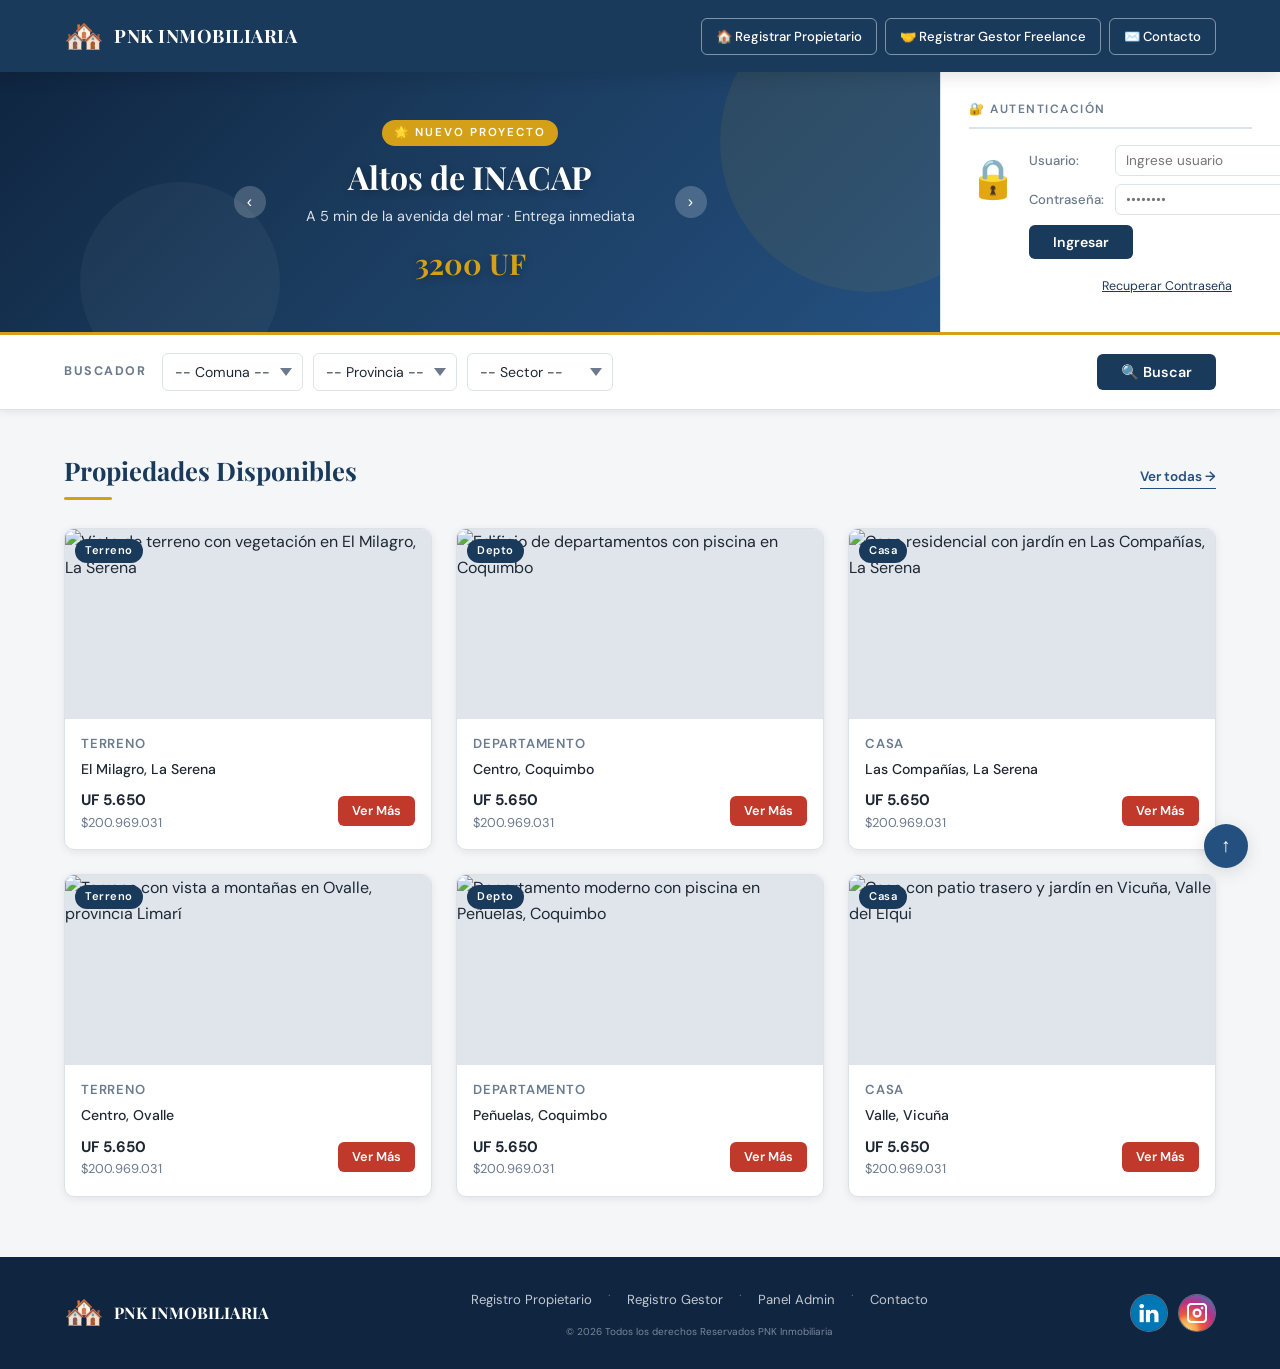
==== index.html @ 6a626deb "Primera version de PNK Inmobiliaria" ====
<!DOCTYPE html>
<html lang="es">
<head>
  <meta charset="UTF-8" />
  <meta name="viewport" content="width=device-width, initial-scale=1.0" />
  <meta name="description" content="PNK Inmobiliaria – Encuentra casas, departamentos y terrenos en la Región de Coquimbo." />
  <meta name="author" content="PNK Inmobiliaria" />
  <title>PNK Inmobiliaria – Inicio</title>
  <link rel="stylesheet" href="css/styles.css" />
</head>
<body>

  <!-- ==================== HEADER ==================== -->
  <header class="site-header" role="banner">
    <div class="container">
      <!-- Logo -->
      <a href="index.html" class="logo" aria-label="PNK Inmobiliaria – Ir al inicio">
        <span class="logo__icon" aria-hidden="true">🏘️</span>
        <span class="logo__text">
          <span class="logo__name">PNK INMOBILIARIA</span>
          <span class="logo__tagline"></span>
        </span>
      </a>

      <!-- Navegación principal -->
      <nav class="nav-actions" role="navigation" aria-label="Navegación principal">
        <a href="registro-propietario.html" class="btn-nav" aria-label="Registrarse como propietario">
          🏠 Registrar Propietario
        </a>
        <a href="registro-gestor.html" class="btn-nav" aria-label="Registrarse como gestor freelance">
          🤝 Registrar Gestor Freelance
        </a>
        <a href="contacto.html" class="btn-nav" aria-label="Página de contacto">
          ✉️ Contacto
        </a>
      </nav>
    </div>
  </header>

  <!-- ==================== MAIN ==================== -->
  <main id="main-content">

    <!-- ---- HERO: Banner + Login ---- -->
    <section class="hero-section" aria-label="Banner promocional y acceso">

      <!-- Columna izquierda: banner -->
      <div class="hero-banner" role="img" aria-label="Proyecto Campo San Ramón – Nuevo proyecto inmobiliario">
        <div class="banner-deco" aria-hidden="true"></div>
        <button class="banner-arrow" aria-label="Anterior">&#8249;</button>
        <div class="banner-content">
          <span class="banner-badge">🌟 Nuevo Proyecto</span>
          <h2>Altos de INACAP</h2>
          <p class="banner-subtitle">A 5 min de la avenida del mar · Entrega inmediata</p>
          <p class="banner-price">3200 UF</p>
        </div>
        <button class="banner-arrow" aria-label="Siguiente">&#8250;</button>
      </div>

      <!-- Columna derecha: autenticación -->
      <aside class="hero-auth" aria-label="Formulario de autenticación">
        <p class="hero-auth__title">🔐 Autenticación</p>
        <div class="auth-inner">
          <span class="auth-icon" aria-hidden="true">🔒</span>
          <div class="auth-fields">
            <form action="dashboard.html" method="get" aria-label="Formulario de inicio de sesión" novalidate>
              <div class="field-row">
                <label for="usuario">Usuario:</label>
                <input
                  type="text"
                  id="usuario"
                  name="usuario"
                  placeholder="Ingrese usuario"
                  autocomplete="username"
                  aria-required="true"
                />
              </div>
              <div class="field-row" style="margin-top:8px">
                <label for="contrasena">Contraseña:</label>
                <input
                  type="password"
                  id="contrasena"
                  name="contrasena"
                  placeholder="••••••••"
                  autocomplete="current-password"
                  aria-required="true"
                />
              </div>
              <button type="submit" class="btn-ingresar" aria-label="Ingresar al sistema">
                Ingresar
              </button>
            </form>
            <a href="recuperar.html" class="auth-recover" aria-label="Recuperar contraseña olvidada">
              Recuperar Contraseña
            </a>
          </div>
        </div>
      </aside>
    </section>

    <!-- ---- BUSCADOR ---- -->
    <section class="buscador-section" aria-label="Buscador de propiedades">
      <div class="container">
        <div class="buscador-inner">
          <span class="buscador-label" aria-hidden="true">Buscador</span>
          <div class="buscador-selects" role="group" aria-label="Filtros de búsqueda">
            <label for="sel-comuna" class="sr-only">Seleccionar Comuna</label>
            <select id="sel-comuna" name="comuna" aria-label="Filtrar por Comuna">
              <option value="">-- Comuna --</option>
              <option value="la-serena">La Serena</option>
              <option value="coquimbo">Coquimbo</option>
              <option value="ovalle">Ovalle</option>
              <option value="illapel">Illapel</option>
              <option value="andacollo">Andacollo</option>
              <option value="vicuña">Vicuña</option>
            </select>

            <label for="sel-provincia" class="sr-only">Seleccionar Provincia</label>
            <select id="sel-provincia" name="provincia" aria-label="Filtrar por Provincia">
              <option value="">-- Provincia --</option>
              <option value="elqui">Elqui</option>
              <option value="limari">Limarí</option>
              <option value="choapa">Choapa</option>
            </select>

            <label for="sel-sector" class="sr-only">Seleccionar Sector</label>
            <select id="sel-sector" name="sector" aria-label="Filtrar por Sector">
              <option value="">-- Sector --</option>
              <option value="el-milagro">El Milagro</option>
              <option value="centro">Centro</option>
              <option value="las-compañias">Las Compañías</option>
              <option value="peñuelas">Peñuelas</option>
            </select>
          </div>
          <button class="btn-buscar" type="button" aria-label="Buscar propiedades con los filtros seleccionados">
            🔍 Buscar
          </button>
        </div>
      </div>
    </section>

    <!-- ---- PROPIEDADES ---- -->
    <section class="propiedades-section" aria-labelledby="props-title">
      <div class="container">
        <div class="section-header">
          <h2 class="section-title" id="props-title">
            Propiedades Disponibles
            <span aria-hidden="true"></span>
          </h2>
          <a href="propiedades.html" class="section-link" aria-label="Ver todas las propiedades disponibles">
            Ver todas →
          </a>
        </div>

        <div class="propiedades-grid" role="list" aria-label="Listado de propiedades">

          <!-- Card 1 -->
          <article class="prop-card" role="listitem" aria-label="Terreno en El Milagro, La Serena">
            <div class="prop-card__img-wrap">
              <img
                src="https://images.unsplash.com/photo-1500382017468-9049fed747ef?w=600&q=80"
                alt="Vista de terreno con vegetación en El Milagro, La Serena"
                loading="lazy"
                width="600" height="190"
              />
              <span class="prop-card__badge" aria-hidden="true">Terreno</span>
            </div>
            <div class="prop-card__body">
              <p class="prop-card__tipo" aria-hidden="true">Terreno</p>
              <p class="prop-card__location">El Milagro, La Serena</p>
              <div class="prop-card__price-row">
                <div class="prop-card__uf" aria-label="Precio: 5.650 UF, equivalente a 200 millones 969 mil pesos">
                  <strong>UF 5.650</strong><br>$200.969.031
                </div>
                <a href="detalle-propiedad.html" class="btn-ver-mas" aria-label="Ver más detalles de este terreno en El Milagro">
                  Ver Más
                </a>
              </div>
            </div>
          </article>

          <!-- Card 2 -->
          <article class="prop-card" role="listitem" aria-label="Departamento en Centro, Coquimbo">
            <div class="prop-card__img-wrap">
              <img
                src="https://images.unsplash.com/photo-1545324418-cc1a3fa10c00?w=600&q=80"
                alt="Edificio de departamentos con piscina en Coquimbo"
                loading="lazy"
                width="600" height="190"
              />
              <span class="prop-card__badge" aria-hidden="true">Depto</span>
            </div>
            <div class="prop-card__body">
              <p class="prop-card__tipo" aria-hidden="true">Departamento</p>
              <p class="prop-card__location">Centro, Coquimbo</p>
              <div class="prop-card__price-row">
                <div class="prop-card__uf" aria-label="Precio: 5.650 UF, equivalente a 200 millones 969 mil pesos">
                  <strong>UF 5.650</strong><br>$200.969.031
                </div>
                <a href="detalle-propiedad.html" class="btn-ver-mas" aria-label="Ver más detalles de este departamento en Coquimbo">
                  Ver Más
                </a>
              </div>
            </div>
          </article>

          <!-- Card 3 -->
          <article class="prop-card" role="listitem" aria-label="Casa en Las Compañías, La Serena">
            <div class="prop-card__img-wrap">
              <img
                src="https://images.unsplash.com/photo-1570129477492-45c003edd2be?w=600&q=80"
                alt="Casa residencial con jardín en Las Compañías, La Serena"
                loading="lazy"
                width="600" height="190"
              />
              <span class="prop-card__badge" aria-hidden="true">Casa</span>
            </div>
            <div class="prop-card__body">
              <p class="prop-card__tipo" aria-hidden="true">Casa</p>
              <p class="prop-card__location">Las Compañías, La Serena</p>
              <div class="prop-card__price-row">
                <div class="prop-card__uf" aria-label="Precio: 5.650 UF, equivalente a 200 millones 969 mil pesos">
                  <strong>UF 5.650</strong><br>$200.969.031
                </div>
                <a href="detalle-propiedad.html" class="btn-ver-mas" aria-label="Ver más detalles de esta casa en Las Compañías">
                  Ver Más
                </a>
              </div>
            </div>
          </article>

          <!-- Card 4 -->
          <article class="prop-card" role="listitem" aria-label="Terreno en Ovalle, Limarí">
            <div class="prop-card__img-wrap">
              <img
                src="https://images.unsplash.com/photo-1464822759023-fed622ff2c3b?w=600&q=80"
                alt="Terreno con vista a montañas en Ovalle, provincia Limarí"
                loading="lazy"
                width="600" height="190"
              />
              <span class="prop-card__badge" aria-hidden="true">Terreno</span>
            </div>
            <div class="prop-card__body">
              <p class="prop-card__tipo" aria-hidden="true">Terreno</p>
              <p class="prop-card__location">Centro, Ovalle</p>
              <div class="prop-card__price-row">
                <div class="prop-card__uf" aria-label="Precio: 5.650 UF, equivalente a 200 millones 969 mil pesos">
                  <strong>UF 5.650</strong><br>$200.969.031
                </div>
                <a href="detalle-propiedad.html" class="btn-ver-mas" aria-label="Ver más detalles de este terreno en Ovalle">
                  Ver Más
                </a>
              </div>
            </div>
          </article>

          <!-- Card 5 -->
          <article class="prop-card" role="listitem" aria-label="Departamento en Peñuelas, Coquimbo">
            <div class="prop-card__img-wrap">
              <img
                src="https://images.unsplash.com/photo-1502672260266-1c1ef2d93688?w=600&q=80"
                alt="Departamento moderno con piscina en Peñuelas, Coquimbo"
                loading="lazy"
                width="600" height="190"
              />
              <span class="prop-card__badge" aria-hidden="true">Depto</span>
            </div>
            <div class="prop-card__body">
              <p class="prop-card__tipo" aria-hidden="true">Departamento</p>
              <p class="prop-card__location">Peñuelas, Coquimbo</p>
              <div class="prop-card__price-row">
                <div class="prop-card__uf" aria-label="Precio: 5.650 UF, equivalente a 200 millones 969 mil pesos">
                  <strong>UF 5.650</strong><br>$200.969.031
                </div>
                <a href="detalle-propiedad.html" class="btn-ver-mas" aria-label="Ver más detalles de este departamento en Peñuelas">
                  Ver Más
                </a>
              </div>
            </div>
          </article>

          <!-- Card 6 -->
          <article class="prop-card" role="listitem" aria-label="Casa en Vicuña, Elqui">
            <div class="prop-card__img-wrap">
              <img
                src="https://images.unsplash.com/photo-1598928506311-c55ded91a20c?w=600&q=80"
                alt="Casa con patio trasero y jardín en Vicuña, Valle del Elqui"
                loading="lazy"
                width="600" height="190"
              />
              <span class="prop-card__badge" aria-hidden="true">Casa</span>
            </div>
            <div class="prop-card__body">
              <p class="prop-card__tipo" aria-hidden="true">Casa</p>
              <p class="prop-card__location">Valle, Vicuña</p>
              <div class="prop-card__price-row">
                <div class="prop-card__uf" aria-label="Precio: 5.650 UF, equivalente a 200 millones 969 mil pesos">
                  <strong>UF 5.650</strong><br>$200.969.031
                </div>
                <a href="detalle-propiedad.html" class="btn-ver-mas" aria-label="Ver más detalles de esta casa en Vicuña">
                  Ver Más
                </a>
              </div>
            </div>
          </article>

        </div><!-- /propiedades-grid -->
      </div>
    </section>

  </main>

  <!-- ==================== FOOTER ==================== -->
  <footer class="site-footer" role="contentinfo">
    <div class="container">
      <div class="footer-inner">

        <!-- Logo -->
        <a href="index.html" class="footer-logo" aria-label="PNK Inmobiliaria – Inicio">
          <span class="footer-logo__icon" aria-hidden="true">🏘️</span>
          <span class="footer-logo__name">PNK INMOBILIARIA</span>
        </a>

        <!-- Nav + copyright -->
        <nav class="footer-nav" aria-label="Navegación del pie de página">
          <div class="footer-nav__links">
            <a href="registro-propietario.html" aria-label="Registrarse como propietario">Registro Propietario</a>
            <span class="footer-nav__sep" aria-hidden="true">·</span>
            <a href="registro-gestor.html" aria-label="Registrarse como gestor inmobiliario">Registro Gestor</a>
            <span class="footer-nav__sep" aria-hidden="true">·</span>
            <a href="dashboard.html" aria-label="Acceder al panel de administración">Panel Admin</a>
            <span class="footer-nav__sep" aria-hidden="true">·</span>
            <a href="contacto.html" aria-label="Ir a la página de contacto">Contacto</a>
          </div>
          <p class="footer-copy">
            <small>&copy; 2026 Todos los derechos Reservados PNK Inmobiliaria</small>
          </p>
        </nav>

        <!-- Social -->
        <div class="footer-social" role="list" aria-label="Redes sociales">
          <a href="#" class="social-btn" role="listitem" aria-label="Síguenos en LinkedIn" title="LinkedIn">
            <img src="img\linkedin_logo_icon_147268.png" alt="" aria-hidden="true">
          </a>
          <a href="#" class="social-btn" role="listitem" aria-label="Síguenos en Instagram" title="Instagram">
            <img src="img\1491580635-yumminkysocialmedia26_83102.png" alt="" aria-hidden="true">
          </a>
          </div>

      </div>
    </div>
  </footer>

  <!-- Botón volver arriba -->
  <button class="back-to-top" onclick="window.scrollTo({top:0,behavior:'smooth'})" aria-label="Volver al inicio de la página">
    ↑
  </button>

  <!-- Visually hidden helper -->
  <style>.sr-only{position:absolute;width:1px;height:1px;padding:0;margin:-1px;overflow:hidden;clip:rect(0,0,0,0);white-space:nowrap;border:0}</style>

</body>
</html>
---- css/styles.css ----
/* ================================================
   PNK INMOBILIARIA - Estilos Globales
   ================================================ */

/* Google Fonts */
@import url('https://fonts.googleapis.com/css2?family=Playfair+Display:wght@600;700&family=DM+Sans:wght@300;400;500;600&display=swap');

/* ---- Variables CSS ---- */
:root {
  --color-primary:     #1a3a5c;   /* Azul marino profundo */
  --color-primary-lt:  #245080;   /* Azul medio */
  --color-accent:      #c0392b;   /* Rojo botones Ver Más */
  --color-accent-lt:   #e74c3c;
  --color-gold:        #d4a017;   /* Dorado detalles */
  --color-bg:          #f5f6f8;   /* Fondo gris claro */
  --color-card:        #ffffff;
  --color-border:      #dde2ea;
  --color-text:        #1e2733;
  --color-text-muted:  #6b7a8d;
  --color-footer-bg:   #0f2540;
  --color-green:       #27ae60;
  --color-nav-btn:     #2c5282;

  --font-display:      'Playfair Display', Georgia, serif;
  --font-body:         'DM Sans', 'Segoe UI', sans-serif;

  --radius-sm:  6px;
  --radius-md:  10px;
  --radius-lg:  16px;
  --shadow-sm:  0 2px 8px rgba(0,0,0,.08);
  --shadow-md:  0 4px 18px rgba(0,0,0,.12);
  --shadow-lg:  0 8px 32px rgba(0,0,0,.16);

  --container:  1200px;
  --header-h:   72px;
}

/* ---- Reset & Base ---- */
*, *::before, *::after { box-sizing: border-box; margin: 0; padding: 0; }

html { scroll-behavior: smooth; font-size: 16px; }

body {
  font-family: var(--font-body);
  background: var(--color-bg);
  color: var(--color-text);
  line-height: 1.6;
  min-height: 100vh;
}

img { display: block; max-width: 100%; }
a  { color: inherit; text-decoration: none; }

/* ---- Contenedor ---- */
.container {
  max-width: var(--container);
  margin: 0 auto;
  padding: 0 24px;
}

/* ================================================
   HEADER / NAVBAR
   ================================================ */
.site-header {
  background: var(--color-primary);
  height: var(--header-h);
  position: sticky;
  top: 0;
  z-index: 100;
  box-shadow: var(--shadow-md);
}

.site-header .container {
  height: 100%;
  display: flex;
  align-items: center;
  justify-content: space-between;
  gap: 16px;
}

/* Logo */
.logo {
  display: flex;
  align-items: center;
  gap: 10px;
  color: #fff;
  text-decoration: none;
  flex-shrink: 0;
}

.logo__icon {
  font-size: 2rem;
  line-height: 1;
}

.logo__text {
  display: flex;
  flex-direction: column;
  line-height: 1.1;
}

.logo__name {
  font-family: var(--font-display);
  font-size: 1.15rem;
  font-weight: 700;
  letter-spacing: .5px;
  color: #fff;
}

.logo__tagline {
  font-size: .68rem;
  font-weight: 400;
  color: rgba(255,255,255,.65);
  letter-spacing: 1.5px;
  text-transform: uppercase;
}

/* Nav buttons */
.nav-actions {
  display: flex;
  align-items: center;
  gap: 8px;
  flex-wrap: wrap;
}

.btn-nav {
  display: inline-flex;
  align-items: center;
  gap: 6px;
  padding: 7px 14px;
  border: 1.5px solid rgba(255,255,255,.45);
  border-radius: var(--radius-sm);
  background: transparent;
  color: #fff;
  font-family: var(--font-body);
  font-size: .82rem;
  font-weight: 500;
  cursor: pointer;
  transition: background .2s, border-color .2s;
  white-space: nowrap;
}

.btn-nav:hover,
.btn-nav.active {
  background: rgba(255,255,255,.15);
  border-color: rgba(255,255,255,.8);
}

.btn-nav--filled {
  background: var(--color-gold);
  border-color: var(--color-gold);
  color: #fff;
}

.btn-nav--filled:hover {
  background: #b8860b;
  border-color: #b8860b;
}

/* ================================================
   HERO SECTION (dos columnas)
   ================================================ */
.hero-section {
  display: grid;
  grid-template-columns: 1fr 340px;
  gap: 0;
  min-height: 260px;
  background: var(--color-primary);
}

/* Banner */
.hero-banner {
  position: relative;
  overflow: hidden;
  min-height: 240px;
  background: linear-gradient(135deg, #0f2540 0%, #1a3a5c 40%, #245080 100%);
  display: flex;
  align-items: center;
  justify-content: center;
}

.banner-content {
  position: relative;
  z-index: 2;
  text-align: center;
  padding: 32px 40px;
  color: #fff;
}

.banner-badge {
  display: inline-block;
  background: var(--color-gold);
  color: #fff;
  font-size: .72rem;
  font-weight: 600;
  letter-spacing: 2px;
  text-transform: uppercase;
  padding: 4px 12px;
  border-radius: 20px;
  margin-bottom: 12px;
}

.banner-content h2 {
  font-family: var(--font-display);
  font-size: 2rem;
  font-weight: 700;
  line-height: 1.2;
  margin-bottom: 8px;
  text-shadow: 0 2px 8px rgba(0,0,0,.3);
}

.banner-subtitle {
  font-size: .9rem;
  opacity: .85;
  margin-bottom: 12px;
}

.banner-price {
  font-family: var(--font-display);
  font-size: 1.8rem;
  font-weight: 700;
  color: var(--color-gold);
  text-shadow: 0 2px 8px rgba(0,0,0,.3);
}

.banner-arrows {
  position: absolute;
  top: 50%;
  transform: translateY(-50%);
  display: flex;
  justify-content: space-between;
  width: 100%;
  padding: 0 12px;
  z-index: 3;
}

.banner-arrow {
  background: rgba(255,255,255,.2);
  border: none;
  color: #fff;
  width: 32px;
  height: 32px;
  border-radius: 50%;
  cursor: pointer;
  font-size: 1rem;
  display: flex;
  align-items: center;
  justify-content: center;
  transition: background .2s;
}

.banner-arrow:hover { background: rgba(255,255,255,.4); }

/* Banner geometric decoration */
.banner-deco {
  position: absolute;
  inset: 0;
  z-index: 1;
  overflow: hidden;
}

.banner-deco::before {
  content: '';
  position: absolute;
  width: 300px;
  height: 300px;
  border-radius: 50%;
  background: rgba(212, 160, 23, .08);
  top: -80px;
  right: -80px;
}

.banner-deco::after {
  content: '';
  position: absolute;
  width: 200px;
  height: 200px;
  border-radius: 50%;
  background: rgba(255,255,255,.04);
  bottom: -50px;
  left: 80px;
}

/* Auth box */
.hero-auth {
  background: #fff;
  padding: 28px 28px 24px;
  display: flex;
  flex-direction: column;
  border-left: 1px solid var(--color-border);
}

.hero-auth__title {
  font-size: .75rem;
  font-weight: 600;
  letter-spacing: 1.5px;
  text-transform: uppercase;
  color: var(--color-text-muted);
  margin-bottom: 16px;
  padding-bottom: 8px;
  border-bottom: 2px solid var(--color-border);
}

.auth-inner {
  display: flex;
  gap: 12px;
  align-items: flex-start;
}

.auth-icon {
  font-size: 2.4rem;
  flex-shrink: 0;
  margin-top: 4px;
}

.auth-fields {
  flex: 1;
  display: flex;
  flex-direction: column;
  gap: 8px;
}

.field-row {
  display: grid;
  grid-template-columns: 80px 1fr;
  align-items: center;
  gap: 6px;
}

.field-row label {
  font-size: .82rem;
  font-weight: 500;
  color: var(--color-text-muted);
}

.field-row input {
  padding: 6px 10px;
  border: 1.5px solid var(--color-border);
  border-radius: var(--radius-sm);
  font-family: var(--font-body);
  font-size: .85rem;
  outline: none;
  transition: border-color .2s;
}

.field-row input:focus {
  border-color: var(--color-primary);
}

.btn-ingresar {
  margin-top: 10px;
  padding: 8px 24px;
  background: var(--color-primary);
  color: #fff;
  border: none;
  border-radius: var(--radius-sm);
  font-family: var(--font-body);
  font-size: .88rem;
  font-weight: 600;
  cursor: pointer;
  align-self: center;
  transition: background .2s;
}

.btn-ingresar:hover { background: var(--color-primary-lt); }

.auth-recover {
  text-align: center;
  margin-top: 10px;
  font-size: .78rem;
  color: var(--color-primary);
  text-decoration: underline;
  cursor: pointer;
}

/* ================================================
   BUSCADOR
   ================================================ */
.buscador-section {
  background: #fff;
  border-top: 3px solid var(--color-gold);
  border-bottom: 1px solid var(--color-border);
  padding: 18px 0;
  box-shadow: var(--shadow-sm);
}

.buscador-inner {
  display: flex;
  align-items: center;
  gap: 12px;
  flex-wrap: wrap;
}

.buscador-label {
  font-size: .78rem;
  font-weight: 700;
  letter-spacing: 1.5px;
  text-transform: uppercase;
  color: var(--color-text-muted);
  white-space: nowrap;
  margin-right: 4px;
}

.buscador-selects {
  display: flex;
  gap: 10px;
  flex: 1;
  flex-wrap: wrap;
}

.buscador-selects select {
  padding: 9px 32px 9px 12px;
  border: 1.5px solid var(--color-border);
  border-radius: var(--radius-sm);
  font-family: var(--font-body);
  font-size: .88rem;
  color: var(--color-text);
  background: #fff url("data:image/svg+xml,%3Csvg xmlns='http://www.w3.org/2000/svg' width='12' height='8'%3E%3Cpath d='M0 0l6 8 6-8z' fill='%236b7a8d'/%3E%3C/svg%3E") no-repeat right 10px center;
  -webkit-appearance: none;
  appearance: none;
  cursor: pointer;
  min-width: 140px;
  outline: none;
  transition: border-color .2s;
}

.buscador-selects select:focus { border-color: var(--color-primary); }

.btn-buscar {
  padding: 9px 24px;
  background: var(--color-primary);
  color: #fff;
  border: none;
  border-radius: var(--radius-sm);
  font-family: var(--font-body);
  font-size: .9rem;
  font-weight: 600;
  cursor: pointer;
  transition: background .2s;
  white-space: nowrap;
  display: flex;
  align-items: center;
  gap: 6px;
}

.btn-buscar:hover { background: var(--color-primary-lt); }

/* ================================================
   PROPIEDADES GRID
   ================================================ */
.propiedades-section {
  padding: 40px 0 60px;
}

.section-header {
  display: flex;
  align-items: baseline;
  justify-content: space-between;
  margin-bottom: 28px;
}

.section-title {
  font-family: var(--font-display);
  font-size: 1.6rem;
  font-weight: 700;
  color: var(--color-primary);
}

.section-title span {
  display: block;
  width: 48px;
  height: 3px;
  background: var(--color-gold);
  margin-top: 6px;
  border-radius: 2px;
}

.section-link {
  font-size: .85rem;
  font-weight: 600;
  color: var(--color-primary-lt);
  border-bottom: 1px solid currentColor;
}

.propiedades-grid {
  display: grid;
  grid-template-columns: repeat(3, 1fr);
  gap: 24px;
  position: relative;
}

/* Property Card */
.prop-card {
  background: var(--color-card);
  border-radius: var(--radius-md);
  overflow: hidden;
  box-shadow: var(--shadow-sm);
  transition: transform .25s, box-shadow .25s;
  border: 1px solid var(--color-border);
}

.prop-card:hover {
  transform: translateY(-4px);
  box-shadow: var(--shadow-md);
}

.prop-card__img-wrap {
  position: relative;
  overflow: hidden;
  height: 190px;
  background: #e0e5ec;
}

.prop-card__img-wrap img {
  width: 100%;
  height: 100%;
  object-fit: cover;
  transition: transform .4s ease;
}

.prop-card:hover .prop-card__img-wrap img {
  transform: scale(1.05);
}

.prop-card__badge {
  position: absolute;
  top: 10px;
  left: 10px;
  background: var(--color-primary);
  color: #fff;
  font-size: .7rem;
  font-weight: 600;
  letter-spacing: .5px;
  padding: 3px 10px;
  border-radius: 20px;
}

.prop-card__body {
  padding: 14px 16px 16px;
}

.prop-card__tipo {
  font-size: .82rem;
  font-weight: 600;
  color: var(--color-text-muted);
  text-transform: uppercase;
  letter-spacing: .8px;
  margin-bottom: 4px;
}

.prop-card__location {
  font-size: .88rem;
  font-weight: 500;
  color: var(--color-text);
  margin-bottom: 8px;
  white-space: nowrap;
  overflow: hidden;
  text-overflow: ellipsis;
}

.prop-card__price-row {
  display: flex;
  align-items: center;
  justify-content: space-between;
  gap: 8px;
}

.prop-card__uf {
  font-size: .8rem;
  color: var(--color-text-muted);
}

.prop-card__uf strong {
  font-size: .95rem;
  color: var(--color-text);
}

.btn-ver-mas {
  display: inline-block;
  padding: 5px 14px;
  background: var(--color-accent);
  color: #fff;
  border: none;
  border-radius: var(--radius-sm);
  font-family: var(--font-body);
  font-size: .8rem;
  font-weight: 600;
  cursor: pointer;
  transition: background .2s;
  white-space: nowrap;
  text-decoration: none;
}

.btn-ver-mas:hover { background: var(--color-accent-lt); }

/* Back to top */
.back-to-top {
  position: fixed;
  bottom: 32px;
  right: 32px;
  width: 44px;
  height: 44px;
  background: var(--color-primary-lt);
  color: #fff;
  border: none;
  border-radius: 50%;
  font-size: 1.2rem;
  display: flex;
  align-items: center;
  justify-content: center;
  cursor: pointer;
  box-shadow: var(--shadow-md);
  transition: background .2s, transform .2s;
  z-index: 50;
}

.back-to-top:hover {
  background: var(--color-primary);
  transform: translateY(-2px);
}

/* ================================================
   FOOTER
   ================================================ */
.site-footer {
  background: var(--color-footer-bg);
  color: rgba(255,255,255,.8);
  padding: 28px 0;
}

.footer-inner {
  display: flex;
  align-items: center;
  justify-content: space-between;
  gap: 24px;
  flex-wrap: wrap;
}

.footer-logo {
  display: flex;
  align-items: center;
  gap: 10px;
  color: #fff;
  text-decoration: none;
}

.footer-logo__icon { font-size: 2rem; }

.footer-logo__name {
  font-family: var(--font-display);
  font-size: 1rem;
  font-weight: 700;
  color: #fff;
}

.footer-nav {
  text-align: center;
}

.footer-nav__links {
  display: flex;
  gap: 6px;
  flex-wrap: wrap;
  justify-content: center;
  margin-bottom: 8px;
}

.footer-nav__links a {
  font-size: .82rem;
  color: rgba(255,255,255,.75);
  padding: 4px 10px;
  border-radius: 4px;
  transition: color .2s, background .2s;
}

.footer-nav__links a:hover {
  color: #fff;
  background: rgba(255,255,255,.1);
}

.footer-nav__sep {
  color: rgba(255,255,255,.3);
  font-size: .85rem;
}

.footer-copy {
  font-size: .75rem;
  color: rgba(255,255,255,.45);
  text-align: center;
}

.footer-social {
  display: flex;
  gap: 10px;
}

.social-btn {
  width: 38px;
  height: 38px;
  border-radius: 50%;
  background: rgba(255,255,255,.12);
  border: 1.5px solid rgba(255,255,255,.25);
  color: #fff;
  display: flex;
  align-items: center;
  justify-content: center;
  font-size: 1rem;
  transition: background .2s, border-color .2s;
  cursor: pointer;
  text-decoration: none;
}

.social-btn:hover {
  background: rgba(255,255,255,.25);
  border-color: rgba(255,255,255,.6);
}

/* ================================================
   PAGE INTERNAS - Sección general
   ================================================ */
.page-hero {
  background: linear-gradient(135deg, var(--color-primary) 0%, var(--color-primary-lt) 100%);
  padding: 40px 0 36px;
  color: #fff;
  margin-bottom: 0;
}

.page-hero h1 {
  font-family: var(--font-display);
  font-size: 1.9rem;
  font-weight: 700;
  margin-bottom: 6px;
}

.page-hero p {
  font-size: .95rem;
  opacity: .8;
}

.breadcrumb {
  font-size: .8rem;
  color: rgba(255,255,255,.6);
  margin-bottom: 10px;
}

.breadcrumb a { color: rgba(255,255,255,.8); }
.breadcrumb span { margin: 0 6px; }

/* ================================================
   FORMULARIOS GENERALES
   ================================================ */
.form-page {
  padding: 48px 0 64px;
}

.form-card {
  background: var(--color-card);
  border-radius: var(--radius-lg);
  box-shadow: var(--shadow-md);
  padding: 40px 7px;
  max-width: 680px;
  margin: 0 auto;
  border: 1px solid var(--color-border);
}

.form-card--wide {
  max-width: 900px;
}

.form-card__header {
  margin-bottom: 32px;
  padding-bottom: 20px;
  border-bottom: 2px solid var(--color-border);
}

.form-card__title {
  font-family: var(--font-display);
  font-size: 1.5rem;
  color: var(--color-primary);
  margin-bottom: 6px;
}

.form-card__sub {
  font-size: .88rem;
  color: var(--color-text-muted);
}

.form-section-title {
  font-size: .75rem;
  font-weight: 700;
  letter-spacing: 1.5px;
  text-transform: uppercase;
  color: var(--color-gold);
  margin: 24px 0 14px;
  padding-bottom: 6px;
  border-bottom: 1px solid var(--color-border);
}

.form-grid {
  display: grid;
  grid-template-columns: 1fr 1fr;
  gap: 16px 20px;
}

.form-grid--3 {
  grid-template-columns: 1fr 1fr 1fr;
}

.form-full { grid-column: 1 / -1; }

.form-group {
  display: flex;
  flex-direction: column;
  gap: 5px;
}

.form-group label {
  font-size: .82rem;
  font-weight: 600;
  color: var(--color-text);
}

.form-group label .req { color: var(--color-accent); margin-left: 2px; }

.form-group input,
.form-group select,
.form-group textarea {
  padding: 10px 14px;
  border: 1.5px solid var(--color-border);
  border-radius: var(--radius-sm);
  font-family: var(--font-body);
  font-size: .9rem;
  color: var(--color-text);
  outline: none;
  transition: border-color .2s, box-shadow .2s;
  background: #fff;
}

.form-group input:focus,
.form-group select:focus,
.form-group textarea:focus {
  border-color: var(--color-primary);
  box-shadow: 0 0 0 3px rgba(26,58,92,.08);
}

.form-group select {
  -webkit-appearance: none;
  appearance: none;
  background-image: url("data:image/svg+xml,%3Csvg xmlns='http://www.w3.org/2000/svg' width='12' height='8'%3E%3Cpath d='M0 0l6 8 6-8z' fill='%236b7a8d'/%3E%3C/svg%3E");
  background-repeat: no-repeat;
  background-position: right 12px center;
  padding-right: 36px;
}

.form-group textarea {
  resize: vertical;
  min-height: 100px;
}

.form-group input[type="file"] {
  padding: 8px 10px;
  font-size: .84rem;
  background: var(--color-bg);
  cursor: pointer;
}

/* Checkboxes group */
.checkbox-group {
  grid-column: 1 / -1;
}

.checkbox-group-label {
  font-size: .82rem;
  font-weight: 600;
  color: var(--color-text);
  margin-bottom: 10px;
  display: block;
}

.checkbox-list {
  display: grid;
  grid-template-columns: repeat(auto-fill, minmax(150px, 1fr));
  gap: 8px;
}

.checkbox-item {
  display: flex;
  align-items: center;
  gap: 8px;
  font-size: .88rem;
  cursor: pointer;
}

.checkbox-item input[type="checkbox"] {
  width: 16px;
  height: 16px;
  accent-color: var(--color-primary);
  cursor: pointer;
}

/* Radio group */
.radio-group-inline {
  display: flex;
  gap: 20px;
  flex-wrap: wrap;
  padding-top: 4px;
}

.radio-item {
  display: flex;
  align-items: center;
  gap: 7px;
  font-size: .88rem;
  cursor: pointer;
}

.radio-item input[type="radio"] {
  accent-color: var(--color-primary);
  width: 16px;
  height: 16px;
}

/* Form actions */
.form-actions {
  display: flex;
  gap: 12px;
  justify-content: flex-end;
  margin-top: 28px;
  padding-top: 24px;
  border-top: 1px solid var(--color-border);
  flex-wrap: wrap;
}

.btn-primary {
  padding: 11px 32px;
  background: var(--color-primary);
  color: #fff;
  border: none;
  border-radius: var(--radius-sm);
  font-family: var(--font-body);
  font-size: .95rem;
  font-weight: 600;
  cursor: pointer;
  transition: background .2s, transform .15s;
}

.btn-primary:hover {
  background: var(--color-primary-lt);
  transform: translateY(-1px);
}

.btn-secondary {
  padding: 11px 24px;
  background: transparent;
  color: var(--color-text-muted);
  border: 1.5px solid var(--color-border);
  border-radius: var(--radius-sm);
  font-family: var(--font-body);
  font-size: .95rem;
  font-weight: 500;
  cursor: pointer;
  transition: border-color .2s, color .2s;
  text-decoration: none;
  display: inline-flex;
  align-items: center;
  gap: 6px;
}

.btn-secondary:hover {
  border-color: var(--color-text-muted);
  color: var(--color-text);
}

/* Notice box */
.notice-box {
  background: rgba(26,58,92,.06);
  border-left: 3px solid var(--color-primary);
  padding: 12px 16px;
  border-radius: 0 var(--radius-sm) var(--radius-sm) 0;
  font-size: .85rem;
  color: var(--color-text-muted);
  margin-bottom: 20px;
  grid-column: 1 / -1;
}

/* ================================================
   DASHBOARD
   ================================================ */
.dashboard-layout {
  display: grid;
  grid-template-columns: 260px 1fr;
  min-height: calc(100vh - var(--header-h));
}

.dashboard-sidebar {
  background: var(--color-primary);
  padding: 32px 0;
  color: #fff;
}

.sidebar-user {
  padding: 0 24px 24px;
  border-bottom: 1px solid rgba(255,255,255,.12);
  margin-bottom: 16px;
  display: flex;
  align-items: center;
  gap: 12px;
}

.sidebar-user__avatar {
  width: 48px;
  height: 48px;
  border-radius: 50%;
  background: rgba(255,255,255,.15);
  border: 2px solid rgba(255,255,255,.3);
  display: flex;
  align-items: center;
  justify-content: center;
  font-size: 1.4rem;
  flex-shrink: 0;
}

.sidebar-user__name {
  font-weight: 600;
  font-size: .92rem;
  color: #fff;
}

.sidebar-user__role {
  font-size: .75rem;
  color: rgba(255,255,255,.6);
  text-transform: uppercase;
  letter-spacing: 1px;
}

.sidebar-nav { list-style: none; }

.sidebar-nav__section {
  font-size: .68rem;
  font-weight: 700;
  letter-spacing: 1.8px;
  text-transform: uppercase;
  color: rgba(255,255,255,.4);
  padding: 16px 24px 6px;
}

.sidebar-nav li a {
  display: flex;
  align-items: center;
  gap: 10px;
  padding: 10px 24px;
  color: rgba(255,255,255,.75);
  font-size: .88rem;
  transition: background .2s, color .2s;
  border-right: 3px solid transparent;
}

.sidebar-nav li a:hover,
.sidebar-nav li a.active {
  background: rgba(255,255,255,.1);
  color: #fff;
  border-right-color: var(--color-gold);
}

.sidebar-nav li a .icon { font-size: 1.1rem; width: 20px; }

.sidebar-logout {
  padding: 24px;
  margin-top: 16px;
  border-top: 1px solid rgba(255,255,255,.12);
}

.btn-logout {
  display: flex;
  align-items: center;
  gap: 8px;
  padding: 8px 16px;
  background: rgba(255,255,255,.1);
  border: 1px solid rgba(255,255,255,.2);
  border-radius: var(--radius-sm);
  color: rgba(255,255,255,.8);
  font-family: var(--font-body);
  font-size: .85rem;
  cursor: pointer;
  transition: background .2s;
  text-decoration: none;
  width: 100%;
  justify-content: center;
}

.btn-logout:hover { background: rgba(255,255,255,.2); }

.dashboard-content {
  padding: 36px 40px;
  background: var(--color-bg);
  overflow-x: auto;
}

.dash-header {
  margin-bottom: 32px;
}

.dash-title {
  font-family: var(--font-display);
  font-size: 1.6rem;
  color: var(--color-primary);
  margin-bottom: 4px;
}

.dash-sub {
  font-size: .88rem;
  color: var(--color-text-muted);
}

/* Stats cards */
.stats-grid {
  display: grid;
  grid-template-columns: repeat(4, 1fr);
  gap: 20px;
  margin-bottom: 32px;
}

.stat-card {
  background: var(--color-card);
  border-radius: var(--radius-md);
  padding: 20px 22px;
  box-shadow: var(--shadow-sm);
  border: 1px solid var(--color-border);
  display: flex;
  align-items: center;
  gap: 16px;
}

.stat-card__icon {
  width: 48px;
  height: 48px;
  border-radius: var(--radius-sm);
  display: flex;
  align-items: center;
  justify-content: center;
  font-size: 1.4rem;
  flex-shrink: 0;
}

.stat-card__icon--blue  { background: rgba(26,58,92,.1); }
.stat-card__icon--green { background: rgba(39,174,96,.12); }
.stat-card__icon--gold  { background: rgba(212,160,23,.12); }
.stat-card__icon--red   { background: rgba(192,57,43,.1); }

.stat-card__num {
  font-family: var(--font-display);
  font-size: 1.7rem;
  font-weight: 700;
  color: var(--color-primary);
  line-height: 1;
}

.stat-card__label {
  font-size: .78rem;
  color: var(--color-text-muted);
  margin-top: 2px;
}

/* Data table */
.table-card {
  background: var(--color-card);
  border-radius: var(--radius-md);
  box-shadow: var(--shadow-sm);
  border: 1px solid var(--color-border);
  overflow: hidden;
  margin-bottom: 28px;
}

.table-card__head {
  padding: 18px 24px;
  display: flex;
  align-items: center;
  justify-content: space-between;
  border-bottom: 1px solid var(--color-border);
}

.table-card__title {
  font-family: var(--font-display);
  font-size: 1.05rem;
  color: var(--color-primary);
}

.table-card__actions {
  display: flex;
  gap: 8px;
}

.btn-add {
  display: inline-flex;
  align-items: center;
  gap: 6px;
  padding: 7px 16px;
  background: var(--color-primary);
  color: #fff;
  border: none;
  border-radius: var(--radius-sm);
  font-family: var(--font-body);
  font-size: .84rem;
  font-weight: 600;
  cursor: pointer;
  transition: background .2s;
  text-decoration: none;
}

.btn-add:hover { background: var(--color-primary-lt); }

.data-table {
  width: 100%;
  border-collapse: collapse;
  font-size: .875rem;
}

.data-table th {
  background: var(--color-bg);
  padding: 10px 16px;
  text-align: left;
  font-size: .75rem;
  font-weight: 700;
  text-transform: uppercase;
  letter-spacing: 1px;
  color: var(--color-text-muted);
  border-bottom: 1px solid var(--color-border);
}

.data-table td {
  padding: 12px 16px;
  border-bottom: 1px solid var(--color-border);
  color: var(--color-text);
  vertical-align: middle;
}

.data-table tr:last-child td { border-bottom: none; }
.data-table tbody tr:hover { background: rgba(26,58,92,.025); }

.badge {
  display: inline-block;
  padding: 3px 10px;
  border-radius: 20px;
  font-size: .75rem;
  font-weight: 600;
}

.badge--green  { background: rgba(39,174,96,.15); color: #1a7a44; }
.badge--yellow { background: rgba(212,160,23,.15); color: #8a6400; }
.badge--red    { background: rgba(192,57,43,.15);  color: #a12a1e; }
.badge--blue   { background: rgba(26,58,92,.12);   color: var(--color-primary); }

.table-actions { display: flex; gap: 6px; }

.btn-icon {
  width: 30px;
  height: 30px;
  border: 1.5px solid var(--color-border);
  border-radius: var(--radius-sm);
  background: #fff;
  font-size: .85rem;
  display: flex;
  align-items: center;
  justify-content: center;
  cursor: pointer;
  transition: background .2s, border-color .2s;
  text-decoration: none;
}

.btn-icon:hover { background: var(--color-bg); border-color: var(--color-text-muted); }
.btn-icon--del:hover { border-color: var(--color-accent); color: var(--color-accent); }

/* Dashboard grid cards (main page) */
.dash-cards {
  display: grid;
  grid-template-columns: repeat(auto-fill, minmax(200px, 1fr));
  gap: 20px;
  margin-top: 8px;
}

.dash-module-card {
  background: var(--color-card);
  border-radius: var(--radius-md);
  padding: 32px 24px;
  text-align: center;
  box-shadow: var(--shadow-sm);
  border: 1px solid var(--color-border);
  cursor: pointer;
  transition: transform .25s, box-shadow .25s, border-color .25s;
  text-decoration: none;
  color: var(--color-text);
  display: block;
}

.dash-module-card:hover {
  transform: translateY(-4px);
  box-shadow: var(--shadow-md);
  border-color: var(--color-primary);
}

.dash-module-card__icon {
  font-size: 2.8rem;
  margin-bottom: 12px;
  display: block;
}

.dash-module-card__label {
  font-size: .95rem;
  font-weight: 600;
  color: var(--color-primary);
}

.dash-module-card__desc {
  font-size: .8rem;
  color: var(--color-text-muted);
  margin-top: 4px;
}

/* ================================================
   DETALLE PROPIEDAD
   ================================================ */
.propiedad-detalle { padding: 48px 0 64px; }

.detalle-grid {
  display: grid;
  grid-template-columns: 1fr 360px;
  gap: 32px;
  align-items: start;
}

.gallery-main {
  border-radius: var(--radius-md);
  overflow: hidden;
  height: 340px;
  background: #e0e5ec;
  margin-bottom: 12px;
}

.gallery-main img {
  width: 100%;
  height: 100%;
  object-fit: cover;
}

.gallery-thumbs {
  display: grid;
  grid-template-columns: repeat(5, 1fr);
  gap: 8px;
}

.gallery-thumbs img {
  border-radius: var(--radius-sm);
  height: 72px;
  object-fit: cover;
  cursor: pointer;
  border: 2px solid transparent;
  transition: border-color .2s;
}

.gallery-thumbs img:hover { border-color: var(--color-primary); }

.detalle-info {
  background: var(--color-card);
  border-radius: var(--radius-md);
  padding: 28px;
  box-shadow: var(--shadow-sm);
  border: 1px solid var(--color-border);
  position: sticky;
  top: calc(var(--header-h) + 16px);
}

.detalle-cod {
  font-size: .75rem;
  font-weight: 600;
  letter-spacing: 1.5px;
  text-transform: uppercase;
  color: var(--color-text-muted);
  margin-bottom: 6px;
}

.detalle-tipo-badge {
  display: inline-block;
  background: var(--color-primary);
  color: #fff;
  padding: 3px 12px;
  border-radius: 20px;
  font-size: .76rem;
  font-weight: 600;
  margin-bottom: 10px;
}

.detalle-titulo {
  font-family: var(--font-display);
  font-size: 1.3rem;
  color: var(--color-primary);
  margin-bottom: 10px;
  line-height: 1.3;
}

.detalle-precio-uf {
  font-family: var(--font-display);
  font-size: 1.8rem;
  font-weight: 700;
  color: var(--color-primary);
}

.detalle-precio-clp {
  font-size: .95rem;
  color: var(--color-text-muted);
  margin-bottom: 20px;
}

.detalle-specs {
  display: grid;
  grid-template-columns: 1fr 1fr;
  gap: 10px;
  padding: 16px 0;
  border-top: 1px solid var(--color-border);
  border-bottom: 1px solid var(--color-border);
  margin-bottom: 16px;
}

.spec-item {
  display: flex;
  align-items: center;
  gap: 8px;
  font-size: .85rem;
}

.spec-item__icon { font-size: 1.1rem; }
.spec-item__label { color: var(--color-text-muted); font-size: .78rem; }
.spec-item__value { font-weight: 600; color: var(--color-text); }

.detalle-amenidades {
  margin-bottom: 20px;
}

.amenidades-title {
  font-size: .78rem;
  font-weight: 700;
  letter-spacing: 1.2px;
  text-transform: uppercase;
  color: var(--color-text-muted);
  margin-bottom: 10px;
}

.amenidades-list {
  display: flex;
  flex-wrap: wrap;
  gap: 6px;
}

.amenidad-tag {
  padding: 4px 10px;
  background: rgba(26,58,92,.07);
  border: 1px solid rgba(26,58,92,.12);
  border-radius: 20px;
  font-size: .78rem;
  color: var(--color-primary);
}

.btn-visita {
  width: 100%;
  padding: 12px;
  background: var(--color-green);
  color: #fff;
  border: none;
  border-radius: var(--radius-sm);
  font-family: var(--font-body);
  font-size: .95rem;
  font-weight: 600;
  cursor: pointer;
  transition: background .2s;
  margin-bottom: 10px;
}

.btn-visita:hover { background: #219a52; }

.social-share {
  display: flex;
  gap: 8px;
  justify-content: center;
}

.share-btn {
  flex: 1;
  padding: 8px;
  border-radius: var(--radius-sm);
  border: 1.5px solid var(--color-border);
  background: #fff;
  font-size: .8rem;
  font-weight: 600;
  cursor: pointer;
  transition: background .2s;
  display: flex;
  align-items: center;
  justify-content: center;
  gap: 5px;
}

.share-btn:hover { background: var(--color-bg); }

.detalle-desc {
  background: var(--color-card);
  border-radius: var(--radius-md);
  padding: 24px 28px;
  box-shadow: var(--shadow-sm);
  border: 1px solid var(--color-border);
  margin-top: 20px;
}

.detalle-desc h3 {
  font-family: var(--font-display);
  font-size: 1.15rem;
  color: var(--color-primary);
  margin-bottom: 12px;
}

.detalle-desc p {
  font-size: .9rem;
  color: var(--color-text-muted);
  line-height: 1.7;
}

.mapa-placeholder {
  background: #d8e4ee;
  border-radius: var(--radius-md);
  height: 260px;
  display: flex;
  align-items: center;
  justify-content: center;
  color: var(--color-text-muted);
  font-size: .9rem;
  border: 1px solid var(--color-border);
  margin-top: 20px;
  flex-direction: column;
  gap: 8px;
}

.mapa-placeholder span { font-size: 2.5rem; }

/* ================================================
   CONTACTO
   ================================================ */
.contacto-grid {
  display: grid;
  grid-template-columns: 1fr 420px;
  gap: 40px;
  align-items: start;
  padding: 48px 0 64px;
}

.contacto-info h2 {
  font-family: var(--font-display);
  font-size: 1.6rem;
  color: var(--color-primary);
  margin-bottom: 14px;
}

.contacto-info p {
  color: var(--color-text-muted);
  margin-bottom: 28px;
  line-height: 1.7;
  font-size: .92rem;
}

.contacto-datos {
  display: flex;
  flex-direction: column;
  gap: 14px;
}

.contacto-dato {
  display: flex;
  align-items: flex-start;
  gap: 14px;
}

.contacto-dato__icon {
  width: 40px;
  height: 40px;
  border-radius: var(--radius-sm);
  background: rgba(26,58,92,.08);
  display: flex;
  align-items: center;
  justify-content: center;
  font-size: 1.1rem;
  flex-shrink: 0;
}

.contacto-dato__label {
  font-size: .78rem;
  font-weight: 600;
  text-transform: uppercase;
  letter-spacing: 1px;
  color: var(--color-text-muted);
}

.contacto-dato__value {
  font-size: .9rem;
  color: var(--color-text);
  font-weight: 500;
}

/* ================================================
   RESPONSIVE
   ================================================ */
@media (max-width: 1024px) {
  .stats-grid { grid-template-columns: repeat(2, 1fr); }
  .dashboard-layout { grid-template-columns: 220px 1fr; }
  .detalle-grid { grid-template-columns: 1fr; }
  .contacto-grid { grid-template-columns: 1fr; }
}

@media (max-width: 768px) {
  .hero-section { grid-template-columns: 1fr; }
  .propiedades-grid { grid-template-columns: 1fr 1fr; }
  .dashboard-layout { grid-template-columns: 1fr; }
  .dashboard-sidebar { display: none; }
  .form-grid { grid-template-columns: 1fr; }
  .form-grid--3 { grid-template-columns: 1fr 1fr; }
  .form-card { padding: 24px 20px; }
  .stats-grid { grid-template-columns: 1fr 1fr; }
  .footer-inner { flex-direction: column; text-align: center; }
  .nav-actions { gap: 4px; }
  .btn-nav { padding: 5px 10px; font-size: .76rem; }
}

@media (max-width: 480px) {
  .propiedades-grid { grid-template-columns: 1fr; }
  .form-grid--3 { grid-template-columns: 1fr; }
  .dashboard-content { padding: 20px 16px; }
  .stats-grid { grid-template-columns: 1fr; }
}
/* ================================================
   AGREGAR AL FINAL DE styles.css
   Estilos para el mapa Leaflet / OpenStreetMap
   en crud-propiedades.html
   ================================================ */

/* Wrapper general del bloque mapa */
.mapa-form-wrap {
  grid-column: 1 / -1;
  margin-top: 4px;
  margin-bottom: 6px;
  border: 1.5px solid var(--color-border);
  border-radius: var(--radius-md);
  overflow: hidden;
  background: #fff;
  box-shadow: var(--shadow-sm);
}

/* Barra de búsqueda encima del mapa */
.mapa-form-search {
  padding: 14px 16px 10px;
  background: var(--color-bg);
  border-bottom: 1px solid var(--color-border);
}

.mapa-form-search__label {
  display: block;
  font-size: .8rem;
  font-weight: 700;
  color: var(--color-primary);
  margin-bottom: 8px;
  letter-spacing: .3px;
}

.mapa-form-search__row {
  display: flex;
  gap: 8px;
}

.mapa-form-search__row input {
  flex: 1;
  padding: 9px 14px;
  border: 1.5px solid var(--color-border);
  border-radius: var(--radius-sm);
  font-family: var(--font-body);
  font-size: .88rem;
  outline: none;
  transition: border-color .2s, box-shadow .2s;
}

.mapa-form-search__row input:focus {
  border-color: var(--color-primary);
  box-shadow: 0 0 0 3px rgba(26,58,92,.08);
}

.mapa-form-search__btn {
  padding: 9px 18px;
  background: var(--color-primary);
  color: #fff;
  border: none;
  border-radius: var(--radius-sm);
  font-family: var(--font-body);
  font-size: .88rem;
  font-weight: 600;
  cursor: pointer;
  white-space: nowrap;
  transition: background .2s;
}

.mapa-form-search__btn:hover   { background: var(--color-primary-lt); }
.mapa-form-search__btn:disabled { opacity: .5; cursor: not-allowed; }

.mapa-form-hint {
  font-size: .76rem;
  color: var(--color-text-muted);
  margin-top: 6px;
}

/* Canvas del mapa */
#mapa-propiedad {
  width: 100%;
  height: 380px;
  background: #d8e4ee;
  position: relative;
}

/* Fila de coordenadas capturadas */
.mapa-form-coords {
  display: flex;
  align-items: center;
  gap: 8px;
  padding: 10px 16px;
  background: rgba(26,58,92,.04);
  border-top: 1px solid var(--color-border);
  font-size: .8rem;
  color: var(--color-text-muted);
  min-height: 38px;
}

.mapa-form-coords__icon { font-size: 1rem; flex-shrink: 0; }

#coords-display {
  font-weight: 500;
  color: var(--color-primary);
  transition: color .3s;
}

/* Cuando ya hay coordenadas confirmadas, el texto se pone verde */
.mapa-form-coords.confirmed #coords-display {
  color: var(--color-green);
}

/* Mensaje "buscando..." */
.buscando-msg {
  font-size: .78rem;
  color: var(--color-text-muted);
  margin-top: 5px;
  display: none;
}

/* Responsive */
@media (max-width: 600px) {
  #mapa-propiedad             { height: 260px; }
  .mapa-form-search__row      { flex-direction: column; }
  .mapa-form-search__btn      { width: 100%; }
}
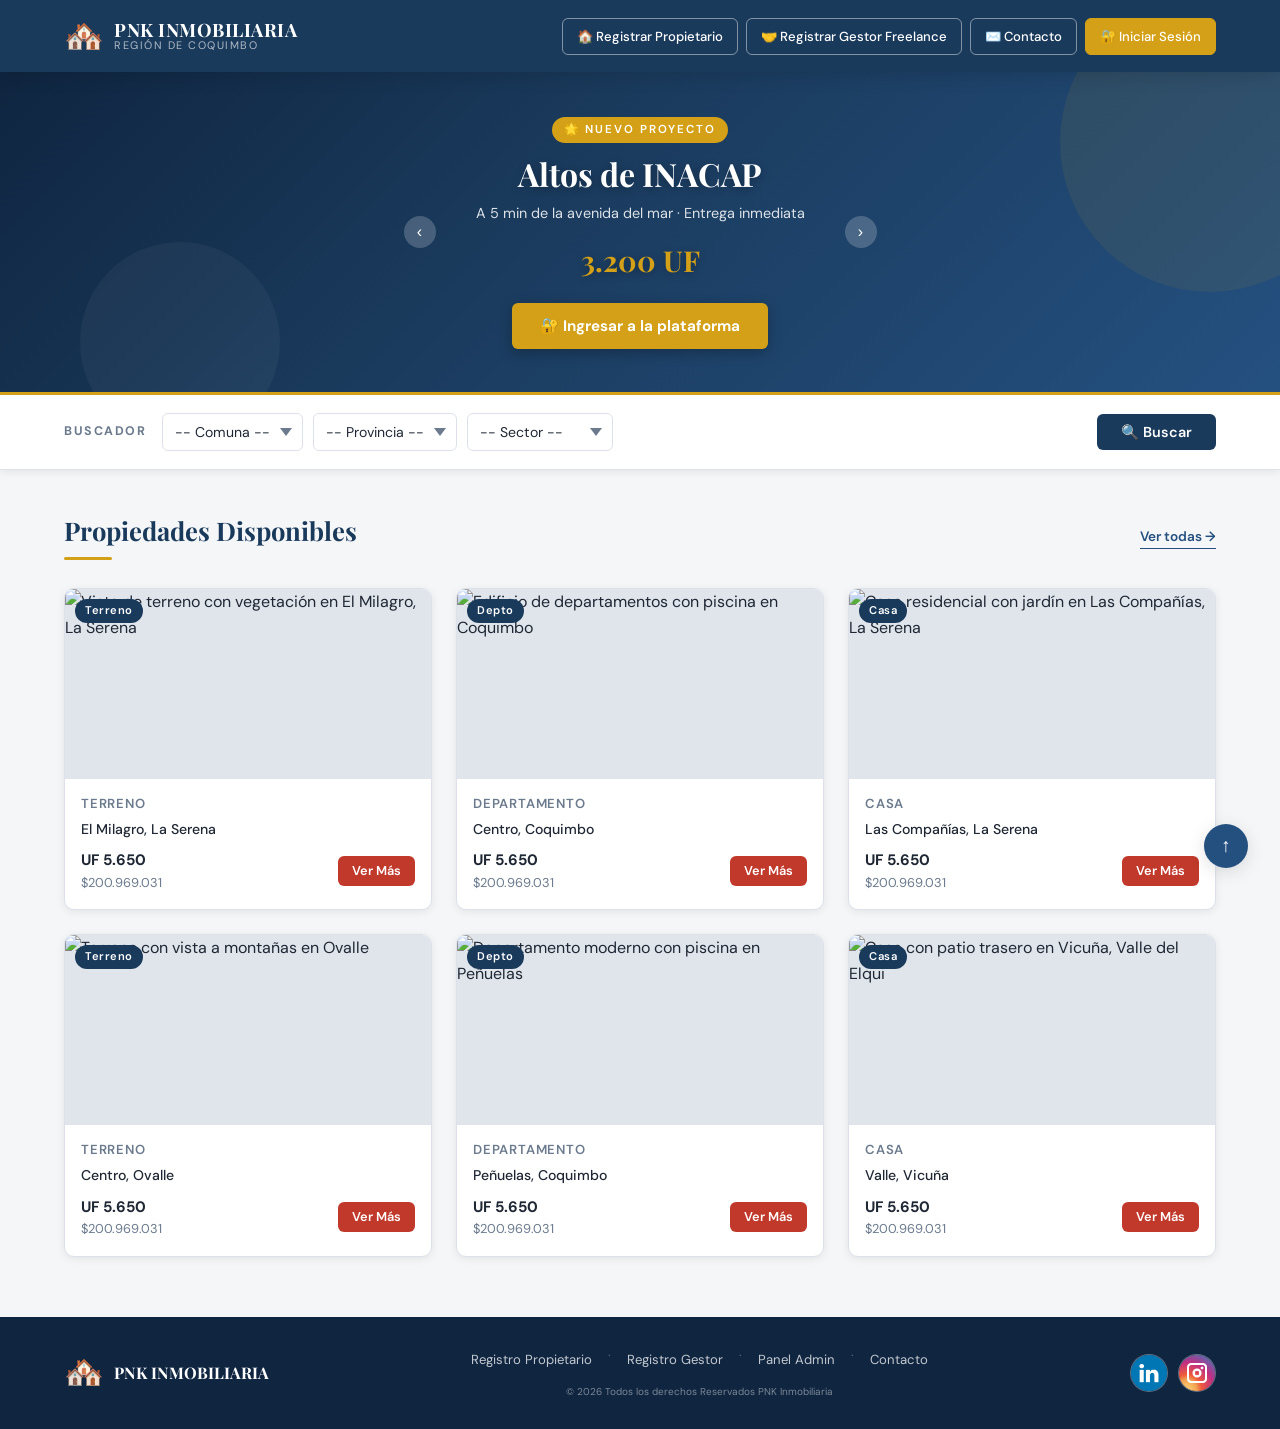
==== commit 50ef4350: "Agregamos pagina de inicio de sesion, modificamos el banner para que incluya inicio de sesión y actu" ====
--- a/index.html
+++ b/index.html
@@ -13,17 +13,22 @@
   <!-- ==================== HEADER ==================== -->
   <header class="site-header" role="banner">
     <div class="container">
-      <!-- Logo -->
       <a href="index.html" class="logo" aria-label="PNK Inmobiliaria – Ir al inicio">
         <span class="logo__icon" aria-hidden="true">🏘️</span>
         <span class="logo__text">
           <span class="logo__name">PNK INMOBILIARIA</span>
-          <span class="logo__tagline"></span>
+          <span class="logo__tagline">Región de Coquimbo</span>
         </span>
       </a>
 
-      <!-- Navegación principal -->
-      <nav class="nav-actions" role="navigation" aria-label="Navegación principal">
+      <!-- Botón hamburguesa (solo móvil) -->
+      <button class="nav-toggle" id="nav-toggle" aria-label="Abrir menú de navegación" aria-expanded="false" aria-controls="nav-menu">
+        <span class="nav-toggle__bar"></span>
+        <span class="nav-toggle__bar"></span>
+        <span class="nav-toggle__bar"></span>
+      </button>
+
+      <nav class="nav-actions" id="nav-menu" role="navigation" aria-label="Navegación principal">
         <a href="registro-propietario.html" class="btn-nav" aria-label="Registrarse como propietario">
           🏠 Registrar Propietario
         </a>
@@ -32,6 +37,9 @@
         </a>
         <a href="contacto.html" class="btn-nav" aria-label="Página de contacto">
           ✉️ Contacto
+        </a>
+        <a href="inicio-sesion.html" class="btn-nav btn-nav--filled" aria-label="Iniciar sesión">
+          🔐 Iniciar Sesión
         </a>
       </nav>
     </div>
@@ -40,61 +48,22 @@
   <!-- ==================== MAIN ==================== -->
   <main id="main-content">
 
-    <!-- ---- HERO: Banner + Login ---- -->
-    <section class="hero-section" aria-label="Banner promocional y acceso">
-
-      <!-- Columna izquierda: banner -->
-      <div class="hero-banner" role="img" aria-label="Proyecto Campo San Ramón – Nuevo proyecto inmobiliario">
+    <!-- ---- HERO: Solo banner (login eliminado) ---- -->
+    <section class="hero-section hero-section--full" aria-label="Banner promocional">
+      <div class="hero-banner" role="img" aria-label="Proyecto Altos de INACAP – Nuevo proyecto inmobiliario">
         <div class="banner-deco" aria-hidden="true"></div>
         <button class="banner-arrow" aria-label="Anterior">&#8249;</button>
         <div class="banner-content">
           <span class="banner-badge">🌟 Nuevo Proyecto</span>
           <h2>Altos de INACAP</h2>
           <p class="banner-subtitle">A 5 min de la avenida del mar · Entrega inmediata</p>
-          <p class="banner-price">3200 UF</p>
+          <p class="banner-price">3.200 UF</p>
+          <a href="inicio-sesion.html" class="btn-banner-cta" aria-label="Ingresar a la plataforma">
+            🔐 Ingresar a la plataforma
+          </a>
         </div>
         <button class="banner-arrow" aria-label="Siguiente">&#8250;</button>
       </div>
-
-      <!-- Columna derecha: autenticación -->
-      <aside class="hero-auth" aria-label="Formulario de autenticación">
-        <p class="hero-auth__title">🔐 Autenticación</p>
-        <div class="auth-inner">
-          <span class="auth-icon" aria-hidden="true">🔒</span>
-          <div class="auth-fields">
-            <form action="dashboard.html" method="get" aria-label="Formulario de inicio de sesión" novalidate>
-              <div class="field-row">
-                <label for="usuario">Usuario:</label>
-                <input
-                  type="text"
-                  id="usuario"
-                  name="usuario"
-                  placeholder="Ingrese usuario"
-                  autocomplete="username"
-                  aria-required="true"
-                />
-              </div>
-              <div class="field-row" style="margin-top:8px">
-                <label for="contrasena">Contraseña:</label>
-                <input
-                  type="password"
-                  id="contrasena"
-                  name="contrasena"
-                  placeholder="••••••••"
-                  autocomplete="current-password"
-                  aria-required="true"
-                />
-              </div>
-              <button type="submit" class="btn-ingresar" aria-label="Ingresar al sistema">
-                Ingresar
-              </button>
-            </form>
-            <a href="recuperar.html" class="auth-recover" aria-label="Recuperar contraseña olvidada">
-              Recuperar Contraseña
-            </a>
-          </div>
-        </div>
-      </aside>
     </section>
 
     <!-- ---- BUSCADOR ---- -->
@@ -113,7 +82,6 @@
               <option value="andacollo">Andacollo</option>
               <option value="vicuña">Vicuña</option>
             </select>
-
             <label for="sel-provincia" class="sr-only">Seleccionar Provincia</label>
             <select id="sel-provincia" name="provincia" aria-label="Filtrar por Provincia">
               <option value="">-- Provincia --</option>
@@ -121,7 +89,6 @@
               <option value="limari">Limarí</option>
               <option value="choapa">Choapa</option>
             </select>
-
             <label for="sel-sector" class="sr-only">Seleccionar Sector</label>
             <select id="sel-sector" name="sector" aria-label="Filtrar por Sector">
               <option value="">-- Sector --</option>
@@ -153,157 +120,115 @@
 
         <div class="propiedades-grid" role="list" aria-label="Listado de propiedades">
 
-          <!-- Card 1 -->
           <article class="prop-card" role="listitem" aria-label="Terreno en El Milagro, La Serena">
             <div class="prop-card__img-wrap">
-              <img
-                src="https://images.unsplash.com/photo-1500382017468-9049fed747ef?w=600&q=80"
-                alt="Vista de terreno con vegetación en El Milagro, La Serena"
-                loading="lazy"
-                width="600" height="190"
-              />
+              <img src="https://images.unsplash.com/photo-1500382017468-9049fed747ef?w=600&q=80"
+                alt="Vista de terreno con vegetación en El Milagro, La Serena" loading="lazy" width="600" height="190" />
               <span class="prop-card__badge" aria-hidden="true">Terreno</span>
             </div>
             <div class="prop-card__body">
               <p class="prop-card__tipo" aria-hidden="true">Terreno</p>
               <p class="prop-card__location">El Milagro, La Serena</p>
               <div class="prop-card__price-row">
-                <div class="prop-card__uf" aria-label="Precio: 5.650 UF, equivalente a 200 millones 969 mil pesos">
-                  <strong>UF 5.650</strong><br>$200.969.031
-                </div>
-                <a href="detalle-propiedad.html" class="btn-ver-mas" aria-label="Ver más detalles de este terreno en El Milagro">
-                  Ver Más
-                </a>
-              </div>
-            </div>
-          </article>
-
-          <!-- Card 2 -->
+                <div class="prop-card__uf" aria-label="Precio: 5.650 UF">
+                  <strong>UF 5.650</strong><br>$200.969.031
+                </div>
+                <a href="detalle-propiedad.html" class="btn-ver-mas" aria-label="Ver más detalles de este terreno">Ver Más</a>
+              </div>
+            </div>
+          </article>
+
           <article class="prop-card" role="listitem" aria-label="Departamento en Centro, Coquimbo">
             <div class="prop-card__img-wrap">
-              <img
-                src="https://images.unsplash.com/photo-1545324418-cc1a3fa10c00?w=600&q=80"
-                alt="Edificio de departamentos con piscina en Coquimbo"
-                loading="lazy"
-                width="600" height="190"
-              />
+              <img src="https://images.unsplash.com/photo-1545324418-cc1a3fa10c00?w=600&q=80"
+                alt="Edificio de departamentos con piscina en Coquimbo" loading="lazy" width="600" height="190" />
               <span class="prop-card__badge" aria-hidden="true">Depto</span>
             </div>
             <div class="prop-card__body">
               <p class="prop-card__tipo" aria-hidden="true">Departamento</p>
               <p class="prop-card__location">Centro, Coquimbo</p>
               <div class="prop-card__price-row">
-                <div class="prop-card__uf" aria-label="Precio: 5.650 UF, equivalente a 200 millones 969 mil pesos">
-                  <strong>UF 5.650</strong><br>$200.969.031
-                </div>
-                <a href="detalle-propiedad.html" class="btn-ver-mas" aria-label="Ver más detalles de este departamento en Coquimbo">
-                  Ver Más
-                </a>
-              </div>
-            </div>
-          </article>
-
-          <!-- Card 3 -->
+                <div class="prop-card__uf" aria-label="Precio: 5.650 UF">
+                  <strong>UF 5.650</strong><br>$200.969.031
+                </div>
+                <a href="detalle-propiedad.html" class="btn-ver-mas" aria-label="Ver más detalles de este departamento">Ver Más</a>
+              </div>
+            </div>
+          </article>
+
           <article class="prop-card" role="listitem" aria-label="Casa en Las Compañías, La Serena">
             <div class="prop-card__img-wrap">
-              <img
-                src="https://images.unsplash.com/photo-1570129477492-45c003edd2be?w=600&q=80"
-                alt="Casa residencial con jardín en Las Compañías, La Serena"
-                loading="lazy"
-                width="600" height="190"
-              />
+              <img src="https://images.unsplash.com/photo-1570129477492-45c003edd2be?w=600&q=80"
+                alt="Casa residencial con jardín en Las Compañías, La Serena" loading="lazy" width="600" height="190" />
               <span class="prop-card__badge" aria-hidden="true">Casa</span>
             </div>
             <div class="prop-card__body">
               <p class="prop-card__tipo" aria-hidden="true">Casa</p>
               <p class="prop-card__location">Las Compañías, La Serena</p>
               <div class="prop-card__price-row">
-                <div class="prop-card__uf" aria-label="Precio: 5.650 UF, equivalente a 200 millones 969 mil pesos">
-                  <strong>UF 5.650</strong><br>$200.969.031
-                </div>
-                <a href="detalle-propiedad.html" class="btn-ver-mas" aria-label="Ver más detalles de esta casa en Las Compañías">
-                  Ver Más
-                </a>
-              </div>
-            </div>
-          </article>
-
-          <!-- Card 4 -->
+                <div class="prop-card__uf" aria-label="Precio: 5.650 UF">
+                  <strong>UF 5.650</strong><br>$200.969.031
+                </div>
+                <a href="detalle-propiedad.html" class="btn-ver-mas" aria-label="Ver más detalles de esta casa">Ver Más</a>
+              </div>
+            </div>
+          </article>
+
           <article class="prop-card" role="listitem" aria-label="Terreno en Ovalle, Limarí">
             <div class="prop-card__img-wrap">
-              <img
-                src="https://images.unsplash.com/photo-1464822759023-fed622ff2c3b?w=600&q=80"
-                alt="Terreno con vista a montañas en Ovalle, provincia Limarí"
-                loading="lazy"
-                width="600" height="190"
-              />
+              <img src="https://images.unsplash.com/photo-1464822759023-fed622ff2c3b?w=600&q=80"
+                alt="Terreno con vista a montañas en Ovalle" loading="lazy" width="600" height="190" />
               <span class="prop-card__badge" aria-hidden="true">Terreno</span>
             </div>
             <div class="prop-card__body">
               <p class="prop-card__tipo" aria-hidden="true">Terreno</p>
               <p class="prop-card__location">Centro, Ovalle</p>
               <div class="prop-card__price-row">
-                <div class="prop-card__uf" aria-label="Precio: 5.650 UF, equivalente a 200 millones 969 mil pesos">
-                  <strong>UF 5.650</strong><br>$200.969.031
-                </div>
-                <a href="detalle-propiedad.html" class="btn-ver-mas" aria-label="Ver más detalles de este terreno en Ovalle">
-                  Ver Más
-                </a>
-              </div>
-            </div>
-          </article>
-
-          <!-- Card 5 -->
+                <div class="prop-card__uf" aria-label="Precio: 5.650 UF">
+                  <strong>UF 5.650</strong><br>$200.969.031
+                </div>
+                <a href="detalle-propiedad.html" class="btn-ver-mas" aria-label="Ver más detalles de este terreno">Ver Más</a>
+              </div>
+            </div>
+          </article>
+
           <article class="prop-card" role="listitem" aria-label="Departamento en Peñuelas, Coquimbo">
             <div class="prop-card__img-wrap">
-              <img
-                src="https://images.unsplash.com/photo-1502672260266-1c1ef2d93688?w=600&q=80"
-                alt="Departamento moderno con piscina en Peñuelas, Coquimbo"
-                loading="lazy"
-                width="600" height="190"
-              />
+              <img src="https://images.unsplash.com/photo-1502672260266-1c1ef2d93688?w=600&q=80"
+                alt="Departamento moderno con piscina en Peñuelas" loading="lazy" width="600" height="190" />
               <span class="prop-card__badge" aria-hidden="true">Depto</span>
             </div>
             <div class="prop-card__body">
               <p class="prop-card__tipo" aria-hidden="true">Departamento</p>
               <p class="prop-card__location">Peñuelas, Coquimbo</p>
               <div class="prop-card__price-row">
-                <div class="prop-card__uf" aria-label="Precio: 5.650 UF, equivalente a 200 millones 969 mil pesos">
-                  <strong>UF 5.650</strong><br>$200.969.031
-                </div>
-                <a href="detalle-propiedad.html" class="btn-ver-mas" aria-label="Ver más detalles de este departamento en Peñuelas">
-                  Ver Más
-                </a>
-              </div>
-            </div>
-          </article>
-
-          <!-- Card 6 -->
+                <div class="prop-card__uf" aria-label="Precio: 5.650 UF">
+                  <strong>UF 5.650</strong><br>$200.969.031
+                </div>
+                <a href="detalle-propiedad.html" class="btn-ver-mas" aria-label="Ver más detalles de este departamento">Ver Más</a>
+              </div>
+            </div>
+          </article>
+
           <article class="prop-card" role="listitem" aria-label="Casa en Vicuña, Elqui">
             <div class="prop-card__img-wrap">
-              <img
-                src="https://images.unsplash.com/photo-1598928506311-c55ded91a20c?w=600&q=80"
-                alt="Casa con patio trasero y jardín en Vicuña, Valle del Elqui"
-                loading="lazy"
-                width="600" height="190"
-              />
+              <img src="https://images.unsplash.com/photo-1598928506311-c55ded91a20c?w=600&q=80"
+                alt="Casa con patio trasero en Vicuña, Valle del Elqui" loading="lazy" width="600" height="190" />
               <span class="prop-card__badge" aria-hidden="true">Casa</span>
             </div>
             <div class="prop-card__body">
               <p class="prop-card__tipo" aria-hidden="true">Casa</p>
               <p class="prop-card__location">Valle, Vicuña</p>
               <div class="prop-card__price-row">
-                <div class="prop-card__uf" aria-label="Precio: 5.650 UF, equivalente a 200 millones 969 mil pesos">
-                  <strong>UF 5.650</strong><br>$200.969.031
-                </div>
-                <a href="detalle-propiedad.html" class="btn-ver-mas" aria-label="Ver más detalles de esta casa en Vicuña">
-                  Ver Más
-                </a>
-              </div>
-            </div>
-          </article>
-
-        </div><!-- /propiedades-grid -->
+                <div class="prop-card__uf" aria-label="Precio: 5.650 UF">
+                  <strong>UF 5.650</strong><br>$200.969.031
+                </div>
+                <a href="detalle-propiedad.html" class="btn-ver-mas" aria-label="Ver más detalles de esta casa">Ver Más</a>
+              </div>
+            </div>
+          </article>
+
+        </div>
       </div>
     </section>
 
@@ -313,50 +238,57 @@
   <footer class="site-footer" role="contentinfo">
     <div class="container">
       <div class="footer-inner">
-
-        <!-- Logo -->
         <a href="index.html" class="footer-logo" aria-label="PNK Inmobiliaria – Inicio">
           <span class="footer-logo__icon" aria-hidden="true">🏘️</span>
           <span class="footer-logo__name">PNK INMOBILIARIA</span>
         </a>
-
-        <!-- Nav + copyright -->
         <nav class="footer-nav" aria-label="Navegación del pie de página">
           <div class="footer-nav__links">
-            <a href="registro-propietario.html" aria-label="Registrarse como propietario">Registro Propietario</a>
+            <a href="registro-propietario.html">Registro Propietario</a>
             <span class="footer-nav__sep" aria-hidden="true">·</span>
-            <a href="registro-gestor.html" aria-label="Registrarse como gestor inmobiliario">Registro Gestor</a>
+            <a href="registro-gestor.html">Registro Gestor</a>
             <span class="footer-nav__sep" aria-hidden="true">·</span>
-            <a href="dashboard.html" aria-label="Acceder al panel de administración">Panel Admin</a>
+            <a href="dashboard.html">Panel Admin</a>
             <span class="footer-nav__sep" aria-hidden="true">·</span>
-            <a href="contacto.html" aria-label="Ir a la página de contacto">Contacto</a>
+            <a href="contacto.html">Contacto</a>
           </div>
           <p class="footer-copy">
             <small>&copy; 2026 Todos los derechos Reservados PNK Inmobiliaria</small>
           </p>
         </nav>
-
-        <!-- Social -->
         <div class="footer-social" role="list" aria-label="Redes sociales">
           <a href="#" class="social-btn" role="listitem" aria-label="Síguenos en LinkedIn" title="LinkedIn">
-            <img src="img\linkedin_logo_icon_147268.png" alt="" aria-hidden="true">
+            <img src="img/linkedin_logo_icon_147268.png" alt="" aria-hidden="true">
           </a>
           <a href="#" class="social-btn" role="listitem" aria-label="Síguenos en Instagram" title="Instagram">
-            <img src="img\1491580635-yumminkysocialmedia26_83102.png" alt="" aria-hidden="true">
-          </a>
-          </div>
-
+            <img src="img/1491580635-yumminkysocialmedia26_83102.png" alt="" aria-hidden="true">
+          </a>
+        </div>
       </div>
     </div>
   </footer>
 
-  <!-- Botón volver arriba -->
-  <button class="back-to-top" onclick="window.scrollTo({top:0,behavior:'smooth'})" aria-label="Volver al inicio de la página">
-    ↑
-  </button>
-
-  <!-- Visually hidden helper -->
+  <button class="back-to-top" onclick="window.scrollTo({top:0,behavior:'smooth'})" aria-label="Volver al inicio de la página">↑</button>
+
+  <script>
+    // Menú hamburguesa
+    const toggle = document.getElementById('nav-toggle');
+    const menu   = document.getElementById('nav-menu');
+    toggle.addEventListener('click', () => {
+      const open = menu.classList.toggle('open');
+      toggle.classList.toggle('open', open);
+      toggle.setAttribute('aria-expanded', open);
+    });
+    // Cerrar al hacer clic en un enlace
+    menu.querySelectorAll('a').forEach(a => {
+      a.addEventListener('click', () => {
+        menu.classList.remove('open');
+        toggle.classList.remove('open');
+        toggle.setAttribute('aria-expanded', false);
+      });
+    });
+  </script>
+
   <style>.sr-only{position:absolute;width:1px;height:1px;padding:0;margin:-1px;overflow:hidden;clip:rect(0,0,0,0);white-space:nowrap;border:0}</style>
-
 </body>
-</html>
+</html>
--- a/css/styles.css
+++ b/css/styles.css
@@ -757,7 +757,7 @@
   background: var(--color-card);
   border-radius: var(--radius-lg);
   box-shadow: var(--shadow-md);
-  padding: 40px 7px;
+  padding: 40px 48px;
   max-width: 680px;
   margin: 0 auto;
   border: 1px solid var(--color-border);
@@ -1632,13 +1632,12 @@
   .dashboard-content { padding: 20px 16px; }
   .stats-grid { grid-template-columns: 1fr; }
 }
+
 /* ================================================
-   AGREGAR AL FINAL DE styles.css
-   Estilos para el mapa Leaflet / OpenStreetMap
-   en crud-propiedades.html
+   MAPA DE PROPIEDAD (crud-propiedades + detalle)
+   Agregar al final de styles.css
    ================================================ */
 
-/* Wrapper general del bloque mapa */
 .mapa-form-wrap {
   grid-column: 1 / -1;
   margin-top: 4px;
@@ -1650,7 +1649,6 @@
   box-shadow: var(--shadow-sm);
 }
 
-/* Barra de búsqueda encima del mapa */
 .mapa-form-search {
   padding: 14px 16px 10px;
   background: var(--color-bg);
@@ -1701,8 +1699,7 @@
   transition: background .2s;
 }
 
-.mapa-form-search__btn:hover   { background: var(--color-primary-lt); }
-.mapa-form-search__btn:disabled { opacity: .5; cursor: not-allowed; }
+.mapa-form-search__btn:hover { background: var(--color-primary-lt); }
 
 .mapa-form-hint {
   font-size: .76rem;
@@ -1710,15 +1707,27 @@
   margin-top: 6px;
 }
 
-/* Canvas del mapa */
-#mapa-propiedad {
+.mapa-form-canvas {
   width: 100%;
   height: 380px;
   background: #d8e4ee;
   position: relative;
 }
 
-/* Fila de coordenadas capturadas */
+.mapa-fallback {
+  position: absolute;
+  inset: 0;
+  display: flex;
+  flex-direction: column;
+  align-items: center;
+  justify-content: center;
+  gap: 8px;
+  color: var(--color-text-muted);
+  font-size: .9rem;
+}
+
+.mapa-fallback span { font-size: 2.5rem; }
+
 .mapa-form-coords {
   display: flex;
   align-items: center;
@@ -1739,22 +1748,485 @@
   transition: color .3s;
 }
 
-/* Cuando ya hay coordenadas confirmadas, el texto se pone verde */
-.mapa-form-coords.confirmed #coords-display {
-  color: var(--color-green);
-}
-
-/* Mensaje "buscando..." */
-.buscando-msg {
+.mapa-form-coords.confirmed #coords-display { color: var(--color-green); }
+
+@media (max-width: 600px) {
+  .mapa-form-canvas { height: 260px; }
+  .mapa-form-search__row { flex-direction: column; }
+  .mapa-form-search__btn { width: 100%; }
+}
+
+
+/* ================================================
+   HAMBURGUESA – Fix header móvil
+   ================================================ */
+
+.nav-toggle {
+  display: none;
+  flex-direction: column;
+  justify-content: center;
+  gap: 5px;
+  background: transparent;
+  border: 1.5px solid rgba(255,255,255,.45);
+  border-radius: var(--radius-sm);
+  padding: 8px 10px;
+  cursor: pointer;
+  z-index: 200;
+  flex-shrink: 0;
+}
+
+.nav-toggle__bar {
+  display: block;
+  width: 22px;
+  height: 2px;
+  background: #fff;
+  border-radius: 2px;
+  transition: transform .3s, opacity .3s;
+}
+
+.nav-toggle.open .nav-toggle__bar:nth-child(1) { transform: translateY(7px) rotate(45deg); }
+.nav-toggle.open .nav-toggle__bar:nth-child(2) { opacity: 0; }
+.nav-toggle.open .nav-toggle__bar:nth-child(3) { transform: translateY(-7px) rotate(-45deg); }
+
+/* Hero sin columna de login: ocupa todo el ancho */
+.hero-section--full {
+  grid-template-columns: 1fr;
+}
+
+.hero-section--full .hero-banner {
+  min-height: 320px;
+}
+
+/* Botón CTA dentro del banner */
+.btn-banner-cta {
+  display: inline-flex;
+  align-items: center;
+  gap: 8px;
+  margin-top: 20px;
+  padding: 11px 28px;
+  background: var(--color-gold);
+  color: #fff;
+  border: none;
+  border-radius: var(--radius-sm);
+  font-family: var(--font-body);
+  font-size: .95rem;
+  font-weight: 700;
+  cursor: pointer;
+  text-decoration: none;
+  transition: background .2s, transform .15s;
+  box-shadow: 0 4px 14px rgba(0,0,0,.25);
+}
+
+.btn-banner-cta:hover {
+  background: #b8860b;
+  transform: translateY(-2px);
+}
+
+/* ================================================
+   PÁGINA DE INICIO DE SESIÓN
+   ================================================ */
+
+.login-body {
+  background: var(--color-bg);
+}
+
+.login-main {
+  display: grid;
+  grid-template-columns: 1fr 480px;
+  min-height: calc(100vh - var(--header-h));
+}
+
+/* Panel izquierdo – branding */
+.login-brand {
+  position: relative;
+  background: linear-gradient(135deg, #0f2540 0%, #1a3a5c 50%, #245080 100%);
+  display: flex;
+  align-items: center;
+  justify-content: center;
+  overflow: hidden;
+  padding: 48px 40px;
+}
+
+.login-brand::before {
+  content: '';
+  position: absolute;
+  width: 400px;
+  height: 400px;
+  border-radius: 50%;
+  background: rgba(212,160,23,.07);
+  top: -120px;
+  right: -120px;
+}
+
+.login-brand::after {
+  content: '';
+  position: absolute;
+  width: 280px;
+  height: 280px;
+  border-radius: 50%;
+  background: rgba(255,255,255,.04);
+  bottom: -80px;
+  left: -60px;
+}
+
+.login-brand__overlay { display: none; }
+
+.login-brand__content {
+  position: relative;
+  z-index: 2;
+  color: #fff;
+  text-align: center;
+}
+
+.login-brand__icon {
+  font-size: 4rem;
+  display: block;
+  margin-bottom: 16px;
+}
+
+.login-brand__name {
+  font-family: var(--font-display);
+  font-size: 2rem;
+  font-weight: 700;
+  color: #fff;
+  margin-bottom: 10px;
+  letter-spacing: .5px;
+}
+
+.login-brand__tagline {
+  font-size: .95rem;
+  color: rgba(255,255,255,.7);
+  margin-bottom: 40px;
+  line-height: 1.5;
+}
+
+.login-brand__stats {
+  display: flex;
+  gap: 32px;
+  justify-content: center;
+}
+
+.login-brand__stat {
+  display: flex;
+  flex-direction: column;
+  align-items: center;
+  gap: 2px;
+}
+
+.login-brand__stat strong {
+  font-family: var(--font-display);
+  font-size: 1.8rem;
+  font-weight: 700;
+  color: var(--color-gold);
+}
+
+.login-brand__stat span {
   font-size: .78rem;
-  color: var(--color-text-muted);
-  margin-top: 5px;
-  display: none;
-}
-
-/* Responsive */
-@media (max-width: 600px) {
-  #mapa-propiedad             { height: 260px; }
-  .mapa-form-search__row      { flex-direction: column; }
-  .mapa-form-search__btn      { width: 100%; }
+  color: rgba(255,255,255,.6);
+  text-transform: uppercase;
+  letter-spacing: 1px;
+}
+
+/* Panel derecho – formulario */
+.login-panel {
+  background: var(--color-bg);
+  display: flex;
+  align-items: center;
+  justify-content: center;
+  padding: 40px 32px;
+}
+
+.login-card {
+  background: var(--color-card);
+  border-radius: var(--radius-lg);
+  box-shadow: var(--shadow-lg);
+  border: 1px solid var(--color-border);
+  padding: 40px 36px;
+  width: 100%;
+  max-width: 400px;
+  text-align: center;
+}
+
+.login-card__icon {
+  font-size: 2.8rem;
+  display: block;
+  margin-bottom: 12px;
+}
+
+.login-card__title {
+  font-family: var(--font-display);
+  font-size: 1.5rem;
+  color: var(--color-primary);
+  margin-bottom: 6px;
+}
+
+.login-card__sub {
+  font-size: .88rem;
+  color: var(--color-text-muted);
+  margin-bottom: 28px;
+}
+
+/* Campos del login */
+.login-form {
+  text-align: left;
+}
+
+.login-field {
+  margin-bottom: 16px;
+}
+
+.login-field label {
+  display: block;
+  font-size: .82rem;
+  font-weight: 600;
+  color: var(--color-text);
+  margin-bottom: 6px;
+}
+
+.login-field__wrap {
+  position: relative;
+  display: flex;
+  align-items: center;
+}
+
+.login-field__icon {
+  position: absolute;
+  left: 12px;
+  font-size: 1rem;
+  pointer-events: none;
+  line-height: 1;
+}
+
+.login-field__wrap input {
+  width: 100%;
+  padding: 11px 40px 11px 38px;
+  border: 1.5px solid var(--color-border);
+  border-radius: var(--radius-sm);
+  font-family: var(--font-body);
+  font-size: .92rem;
+  color: var(--color-text);
+  outline: none;
+  transition: border-color .2s, box-shadow .2s;
+  background: #fff;
+}
+
+.login-field__wrap input:focus {
+  border-color: var(--color-primary);
+  box-shadow: 0 0 0 3px rgba(26,58,92,.08);
+}
+
+/* Botón ojo para password */
+.login-field__toggle {
+  position: absolute;
+  right: 10px;
+  background: none;
+  border: none;
+  cursor: pointer;
+  font-size: 1rem;
+  padding: 2px 4px;
+  line-height: 1;
+  color: var(--color-text-muted);
+  transition: color .2s;
+}
+
+.login-field__toggle:hover { color: var(--color-primary); }
+
+/* Opciones: recordar + olvidé */
+.login-options {
+  display: flex;
+  align-items: center;
+  justify-content: space-between;
+  margin-bottom: 22px;
+  flex-wrap: wrap;
+  gap: 8px;
+}
+
+.login-remember {
+  display: flex;
+  align-items: center;
+  gap: 7px;
+  font-size: .84rem;
+  color: var(--color-text-muted);
+  cursor: pointer;
+}
+
+.login-remember input[type="checkbox"] {
+  accent-color: var(--color-primary);
+  width: 15px;
+  height: 15px;
+}
+
+.login-forgot {
+  font-size: .84rem;
+  color: var(--color-primary);
+  font-weight: 600;
+  text-decoration: underline;
+}
+
+/* Botón principal */
+.btn-login {
+  width: 100%;
+  padding: 13px;
+  background: var(--color-primary);
+  color: #fff;
+  border: none;
+  border-radius: var(--radius-sm);
+  font-family: var(--font-body);
+  font-size: 1rem;
+  font-weight: 700;
+  cursor: pointer;
+  transition: background .2s, transform .15s;
+  letter-spacing: .3px;
+}
+
+.btn-login:hover {
+  background: var(--color-primary-lt);
+  transform: translateY(-1px);
+}
+
+/* Separador */
+.login-sep {
+  display: flex;
+  align-items: center;
+  gap: 12px;
+  margin: 24px 0 16px;
+  font-size: .8rem;
+  color: var(--color-text-muted);
+}
+
+.login-sep::before,
+.login-sep::after {
+  content: '';
+  flex: 1;
+  height: 1px;
+  background: var(--color-border);
+}
+
+/* Botones de registro tipo propietario/gestor */
+.login-register-btns {
+  display: grid;
+  grid-template-columns: 1fr 1fr;
+  gap: 10px;
+  margin-bottom: 20px;
+}
+
+.btn-register-type {
+  display: flex;
+  align-items: center;
+  gap: 10px;
+  padding: 12px 14px;
+  border: 1.5px solid var(--color-border);
+  border-radius: var(--radius-md);
+  background: #fff;
+  text-decoration: none;
+  color: var(--color-text);
+  transition: border-color .2s, box-shadow .2s, transform .2s;
+  text-align: left;
+}
+
+.btn-register-type:hover {
+  border-color: var(--color-primary);
+  box-shadow: var(--shadow-sm);
+  transform: translateY(-2px);
+}
+
+.btn-register-type > span {
+  font-size: 1.4rem;
+  flex-shrink: 0;
+}
+
+.btn-register-type strong {
+  display: block;
+  font-size: .85rem;
+  color: var(--color-primary);
+  font-weight: 700;
+}
+
+.btn-register-type small {
+  font-size: .75rem;
+  color: var(--color-text-muted);
+}
+
+.login-back {
+  font-size: .82rem;
+  color: var(--color-text-muted);
+  text-align: center;
+}
+
+.login-back a {
+  color: var(--color-primary);
+  font-weight: 600;
+  text-decoration: underline;
+}
+
+/* ================================================
+   RESPONSIVE – Hamburguesa + Login móvil
+   ================================================ */
+
+@media (max-width: 768px) {
+
+  /* --- Hamburguesa --- */
+  .nav-toggle { display: flex; }
+
+  .nav-actions {
+    display: none;
+    position: absolute;
+    top: var(--header-h);
+    left: 0;
+    right: 0;
+    background: var(--color-primary);
+    flex-direction: column;
+    align-items: stretch;
+    gap: 0;
+    padding: 8px 0 16px;
+    box-shadow: var(--shadow-md);
+    border-top: 1px solid rgba(255,255,255,.1);
+    z-index: 99;
+  }
+
+  .nav-actions.open { display: flex; }
+
+  .btn-nav {
+    border: none;
+    border-bottom: 1px solid rgba(255,255,255,.08);
+    border-radius: 0;
+    padding: 14px 24px;
+    font-size: .92rem;
+    justify-content: flex-start;
+  }
+
+  .btn-nav:hover, .btn-nav.active {
+    background: rgba(255,255,255,.12);
+  }
+
+  .btn-nav--filled {
+    margin: 8px 16px 0;
+    border-radius: var(--radius-sm);
+    justify-content: center;
+  }
+
+  .site-header .container { position: relative; }
+
+  /* --- Login responsive --- */
+  .login-main {
+    grid-template-columns: 1fr;
+    min-height: auto;
+  }
+
+  .login-brand { display: none; }
+
+  .login-panel {
+    padding: 32px 20px;
+    min-height: calc(100vh - var(--header-h));
+  }
+
+  .login-card {
+    padding: 32px 24px;
+  }
+
+  .login-register-btns { grid-template-columns: 1fr; }
+}
+
+@media (max-width: 480px) {
+  .login-card { padding: 24px 16px; }
 }
